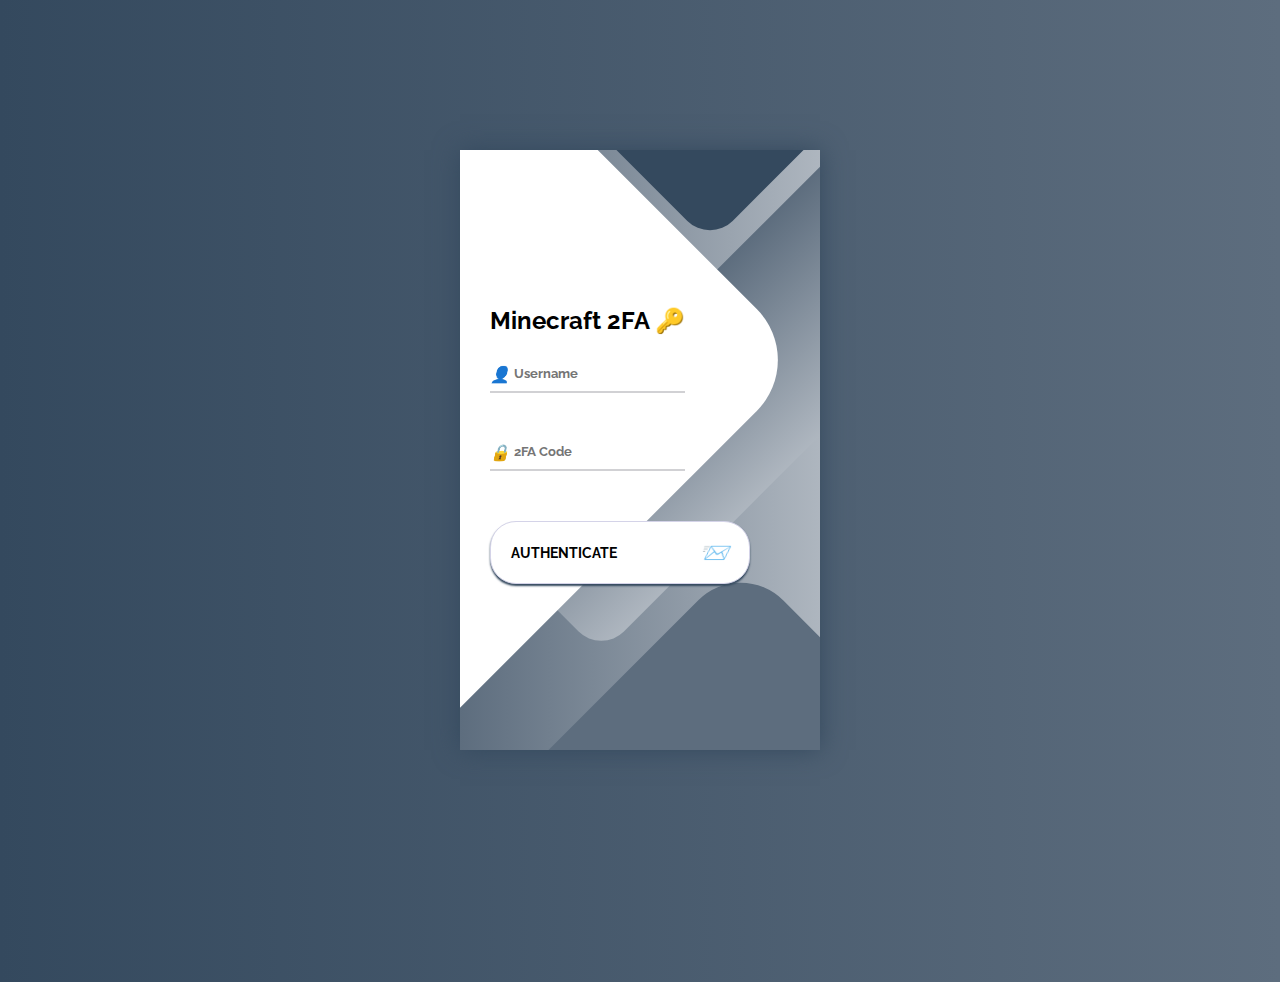
==== two-af/src/main/html/de/deminosa/login.html @ 3c2e3e1c "Register and Login Page added." ====
<!DOCTYPE html>
<html lang="en">
<head>
    <meta charset="UTF-8">
    <meta http-equiv="X-UA-Compatible" content="IE=edge">
    <meta name="viewport" content="width=device-width, initial-scale=1.0">
    <link rel="stylesheet" href="style.css">
    <script src="login-script.js"></script>
    <title>Minecraft 2FA - Login</title>
</head>
<body>
    <div class="container">
        <!-- Login Form -->
        <div class="screen">
            <div class="screen__content">
                <form class="login" name="loginForm" method="post">
                    <h2>Minecraft 2FA 🔑</h2>
                    <div class="login__field">
                        <i class="login__icon">👤</i>
                        <input type="text" class="login__input" placeholder="Username" name="username" id="username">
                    </div>
                    <div class="login__field">
                        <i class="login__icon">🔒</i>
                        <input type="text" class="login__input" placeholder="2FA Code" name="code" id="code">
                    </div>
                    <button class="button login__submit" onclick="login()">
                        <span class="button__text">Authenticate</span>
                        <i class="button__icon">📨</i>
                    </button>
                </form>
            </div>
            <div class="screen__background">
                <span class="screen__background__shape screen__background__shape4"></span>
                <span class="screen__background__shape screen__background__shape3"></span>		
                <span class="screen__background__shape screen__background__shape2"></span>
                <span class="screen__background__shape screen__background__shape1"></span>
            </div>		
        </div>
    </div>
</body>
</html>
---- two-af/src/main/html/de/deminosa/style.css ----
@import url("https://fonts.googleapis.com/css?family=Raleway:400,700");

* {
    box-sizing: border-box;
    margin: 0;
    padding: 0;
    font-family: Raleway, sans-serif;
}

body {
    background: linear-gradient(90deg, #34495E, #5D6D7E);
}

.container {
	display: flex;
	align-items: center;
	justify-content: center;
	min-height: 100vh;
}

.login {
	width: 320px;
	padding: 30px;
	padding-top: 156px;
}

.login__field {
	padding: 20px 0px;
	position: relative;
}

.login__icon {
	position: absolute;
	top: 30px;
	color: #7875b5;
}

.login__input {
	border: none;
	border-bottom: 2px solid #d1d1d4;
	background: none;
	padding: 10px;
	padding-left: 24px;
	font-weight: 700;
	width: 75%;
	transition: 0.2s;
}

.login__input:active,
.login__input:focus,
.login__input:hover {
	outline: none;
	border-bottom-color: #111111;
}

.login__submit {
	background: #fff;
	font-size: 14px;
	margin-top: 30px;
	padding: 16px 20px;
	border-radius: 26px;
	border: 1px solid #d4d3e8;
	text-transform: uppercase;
	font-weight: 700;
	display: flex;
	align-items: center;
	width: 100%;
	color: #000000;
	box-shadow: 0px 2px 2px #34495E;
	cursor: pointer;
	transition: 0.2s;
}

.login__submit:active,
.login__submit:focus,
.login__submit:hover {
	border-color: #6a679e;
	outline: none;
}

.button__icon {
	font-size: 24px;
	margin-left: auto;
	color: #7875b5;
}

.screen {
	background: linear-gradient(90deg, #5D6D7E, #AEB6BF);
	position: relative;
	height: 600px;
	width: 360px;
	box-shadow: 0px 0px 24px #34495E;
}

.screen__content {
	z-index: 1;
	position: relative;
	height: 100%;
}

.screen__background {
	position: absolute;
	top: 0;
	left: 0;
	right: 0;
	bottom: 0;
	z-index: 0;
	-webkit-clip-path: inset(0 0 0 0);
	clip-path: inset(0 0 0 0);
}

.screen__background__shape {
	transform: rotate(45deg);
	position: absolute;
}

.screen__background__shape1 {
	height: 520px;
	width: 520px;
	background: #fff;
	top: -50px;
	right: 120px;
	border-radius: 0 72px 0 0;
}

.screen__background__shape2 {
	height: 220px;
	width: 220px;
	background: #34495E;
	top: -172px;
	right: 0;
	border-radius: 32px;
}

.screen__background__shape3 {
	height: 540px;
	width: 190px;
	background: linear-gradient(270deg, #AEB6BF, #5D6D7E);
	top: -24px;
	right: 0;
	border-radius: 32px;
}

.screen__background__shape4 {
	height: 400px;
	width: 200px;
	background: #5D6D7E;
	top: 420px;
	right: 50px;
	border-radius: 60px;
}
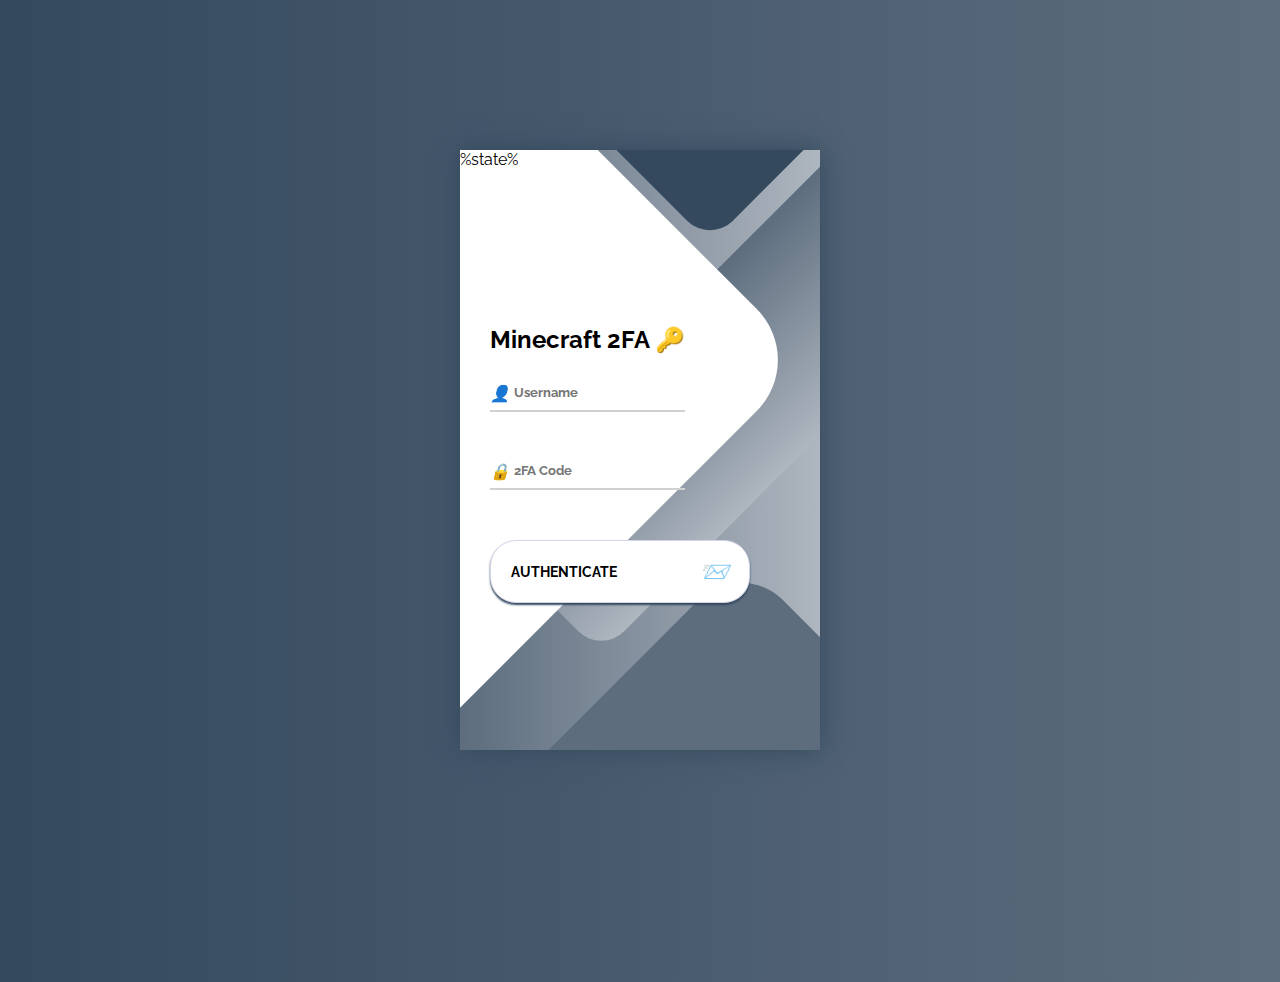
==== commit 3be02c27: "Register and Login Page works - auth to Utils" ====
--- a/two-af/src/main/html/de/deminosa/login.html
+++ b/two-af/src/main/html/de/deminosa/login.html
@@ -13,6 +13,7 @@
         <!-- Login Form -->
         <div class="screen">
             <div class="screen__content">
+                %state%
                 <form class="login" name="loginForm" method="post">
                     <h2>Minecraft 2FA 🔑</h2>
                     <div class="login__field">
--- a/two-af/src/main/html/de/deminosa/style.css
+++ b/two-af/src/main/html/de/deminosa/style.css
@@ -148,4 +148,33 @@
 	top: 420px;
 	right: 50px;
 	border-radius: 60px;
+}
+
+.red {
+	padding: 20px;
+	background-color: #f44336; /* Red */
+	color: white;
+	margin-bottom: 15px;
+}
+
+.green {
+	padding: 20px;
+	background-color: #36f43f; /* green */
+	color: white;
+	margin-bottom: 15px;
+}
+  
+.closebtn {
+	margin-left: 15px;
+	color: white;
+	font-weight: bold;
+	float: right;
+	font-size: 22px;
+	line-height: 20px;
+	cursor: pointer;
+	transition: 0.3s;
+}
+  
+.closebtn:hover {
+	color: black;
 }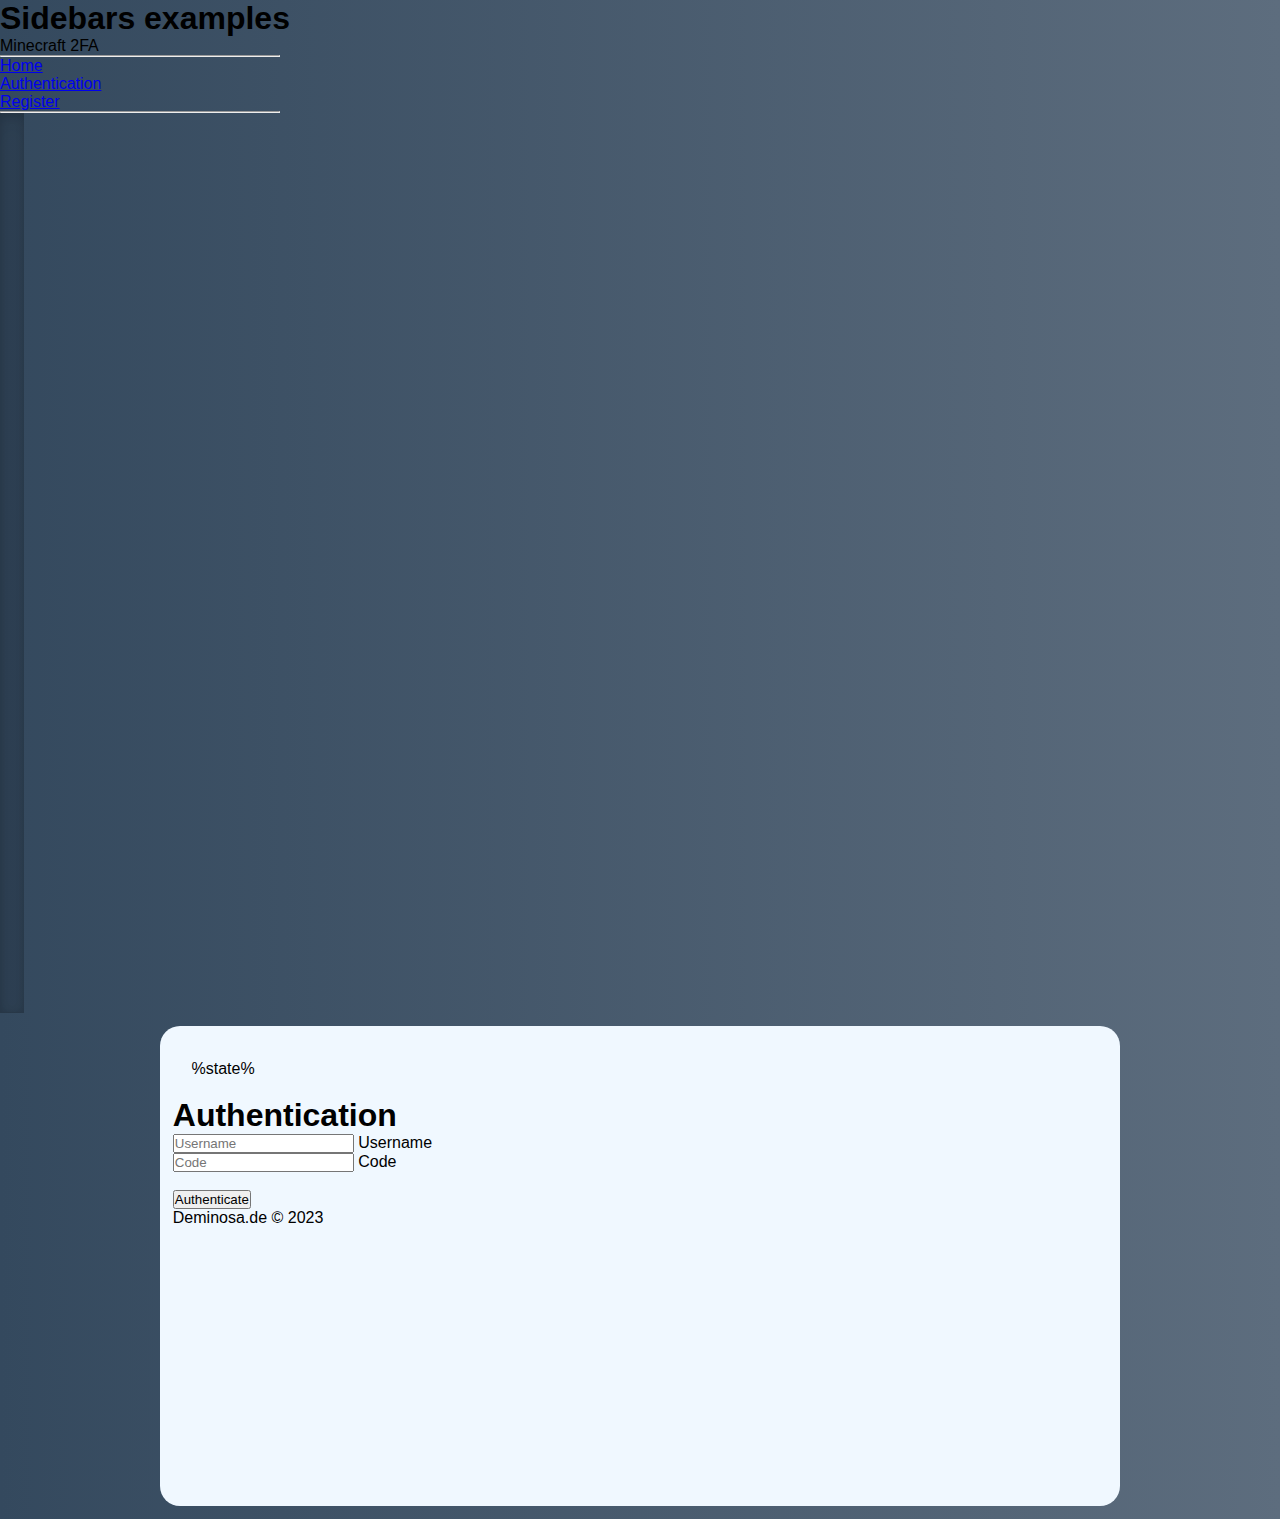
==== commit 8b946c9a: "New Web Design" ====
--- a/two-af/src/main/html/de/deminosa/login.html
+++ b/two-af/src/main/html/de/deminosa/login.html
@@ -1,42 +1,61 @@
 <!DOCTYPE html>
 <html lang="en">
+
 <head>
-    <meta charset="UTF-8">
-    <meta http-equiv="X-UA-Compatible" content="IE=edge">
-    <meta name="viewport" content="width=device-width, initial-scale=1.0">
-    <link rel="stylesheet" href="style.css">
-    <script src="login-script.js"></script>
-    <title>Minecraft 2FA - Login</title>
+  <meta charset="UTF-8">
+  <meta http-equiv="X-UA-Compatible" content="IE=edge">
+  <meta name="viewport" content="width=device-width, initial-scale=1.0">
+  <link href="https://cdn.jsdelivr.net/npm/bootstrap@5.3.0-alpha1/dist/css/bootstrap.min.css" rel="stylesheet"
+    integrity="sha384-GLhlTQ8iRABdZLl6O3oVMWSktQOp6b7In1Zl3/Jr59b6EGGoI1aFkw7cmDA6j6gD" crossorigin="anonymous">
+  <link rel="stylesheet" href="index.css">
+  <script src="login-script.js"></script>
+  <title>2FA - Login</title>
 </head>
+
 <body>
-    <div class="container">
-        <!-- Login Form -->
-        <div class="screen">
-            <div class="screen__content">
-                %state%
-                <form class="login" name="loginForm" method="post">
-                    <h2>Minecraft 2FA 🔑</h2>
-                    <div class="login__field">
-                        <i class="login__icon">👤</i>
-                        <input type="text" class="login__input" placeholder="Username" name="username" id="username">
-                    </div>
-                    <div class="login__field">
-                        <i class="login__icon">🔒</i>
-                        <input type="text" class="login__input" placeholder="2FA Code" name="code" id="code">
-                    </div>
-                    <button class="button login__submit" onclick="login()">
-                        <span class="button__text">Authenticate</span>
-                        <i class="button__icon">📨</i>
-                    </button>
-                </form>
-            </div>
-            <div class="screen__background">
-                <span class="screen__background__shape screen__background__shape4"></span>
-                <span class="screen__background__shape screen__background__shape3"></span>		
-                <span class="screen__background__shape screen__background__shape2"></span>
-                <span class="screen__background__shape screen__background__shape1"></span>
-            </div>		
-        </div>
+  <main class="d-flex flex-nowrap">
+    <h1 class="visually-hidden">Sidebars examples</h1>
+    <div class="d-flex flex-column flex-shrink-0 p-3 text-bg-dark" style="width: 280px;">
+      <span class="fs-4">Minecraft 2FA</span>
+      <hr>
+      <ul class="nav nav-pills flex-column mb-auto">
+        <li class="nav-item">
+          <a href="index.html" class="nav-link text-white">
+            Home
+          </a>
+        </li>
+        <li>
+          <a href="login.html" class="nav-link active text-white">
+            Authentication
+          </a>
+        </li>
+        <li>
+          <a href="register.html" class="nav-link text-white">
+            Register
+          </a>
+        </li>
+      </ul>
+      <hr>
     </div>
+    <div class="b-example-divider b-example-vr"></div>
+    <div class="content center">
+      <form class="login" name="loginForm" method="post">
+          <div class="content">%state%</div>
+          <h1 class="h3 mb-3 fw-normal">Authentication</h1>
+          <div class="form-floating">
+            <input type="text" class="form-control" placeholder="Username" name="username" id="username">
+            <label for="floatingInput">Username</label>
+          </div>
+          <div class="form-floating">
+            <input type="text" class="form-control" placeholder="Code" name="code" id="code">
+            <label for="floatingPassword">Code</label>
+          </div>
+          <br>
+          <button class="w-100 btn btn-lg btn-primary" onclick="login()">Authenticate</button>
+          <p class="mt-5 mb-3 text-muted">Deminosa.de © 2023</p>
+        </form>
+  </div>
+  </main>
 </body>
+
 </html>--- a/two-af/src/main/html/de/deminosa/index.css
+++ b/two-af/src/main/html/de/deminosa/index.css
@@ -0,0 +1,116 @@
+* {
+    box-sizing: border-box;
+    margin: 0;
+    padding: 0;
+    font-family: Raleway, sans-serif;
+}
+
+body {
+    background: linear-gradient(90deg, #34495E, #5D6D7E);
+}
+
+.bd-placeholder-img {
+    font-size: 1.125rem;
+    text-anchor: middle;
+    -webkit-user-select: none;
+    -moz-user-select: none;
+    user-select: none;
+}
+
+@media (min-width: 768px) {
+    .bd-placeholder-img-lg {
+        font-size: 3.5rem;
+    }
+}
+
+.b-example-divider {
+    height: 3rem;
+    background-color: rgba(0, 0, 0, .1);
+    border: solid rgba(0, 0, 0, .15);
+    border-width: 1px 0;
+    box-shadow: inset 0 .5em 1.5em rgba(0, 0, 0, .1), inset 0 .125em .5em rgba(0, 0, 0, .15);
+}
+
+.b-example-vr {
+    flex-shrink: 0;
+    width: 1.5rem;
+    height: 100vh;
+}
+
+.bi {
+    vertical-align: -.125em;
+    fill: currentColor;
+}
+
+.nav-scroller {
+    position: relative;
+    z-index: 2;
+    height: 2.75rem;
+    overflow-y: hidden;
+}
+
+.nav-scroller .nav {
+    display: flex;
+    flex-wrap: nowrap;
+    padding-bottom: 1rem;
+    margin-top: -1px;
+    overflow-x: auto;
+    text-align: center;
+    white-space: nowrap;
+    -webkit-overflow-scrolling: touch;
+}
+
+.content {
+    margin: 1%;
+    padding: 1%;
+}
+
+.box {
+    padding: 20px;
+    box-sizing: content-box;
+    background-color: #4f7ba85d;
+    color: white;
+}
+
+.center {
+    background-color: aliceblue;
+    border-radius: 20px;
+    margin-left: auto;
+    margin-right: auto;
+    padding-top: 1em;
+    width: 60em;
+    height: 30em;
+}
+
+code {
+    color: #00ff1e
+}
+
+.red {
+	padding: 20px;
+	background-color: #f44336; /* Red */
+	color: white;
+	margin-bottom: 15px;
+}
+
+.green {
+	padding: 20px;
+	background-color: #36f43f; /* green */
+	color: white;
+	margin-bottom: 15px;
+}
+  
+.closebtn {
+	margin-left: 15px;
+	color: white;
+	font-weight: bold;
+	float: right;
+	font-size: 22px;
+	line-height: 20px;
+	cursor: pointer;
+	transition: 0.3s;
+}
+  
+.closebtn:hover {
+	color: black;
+}